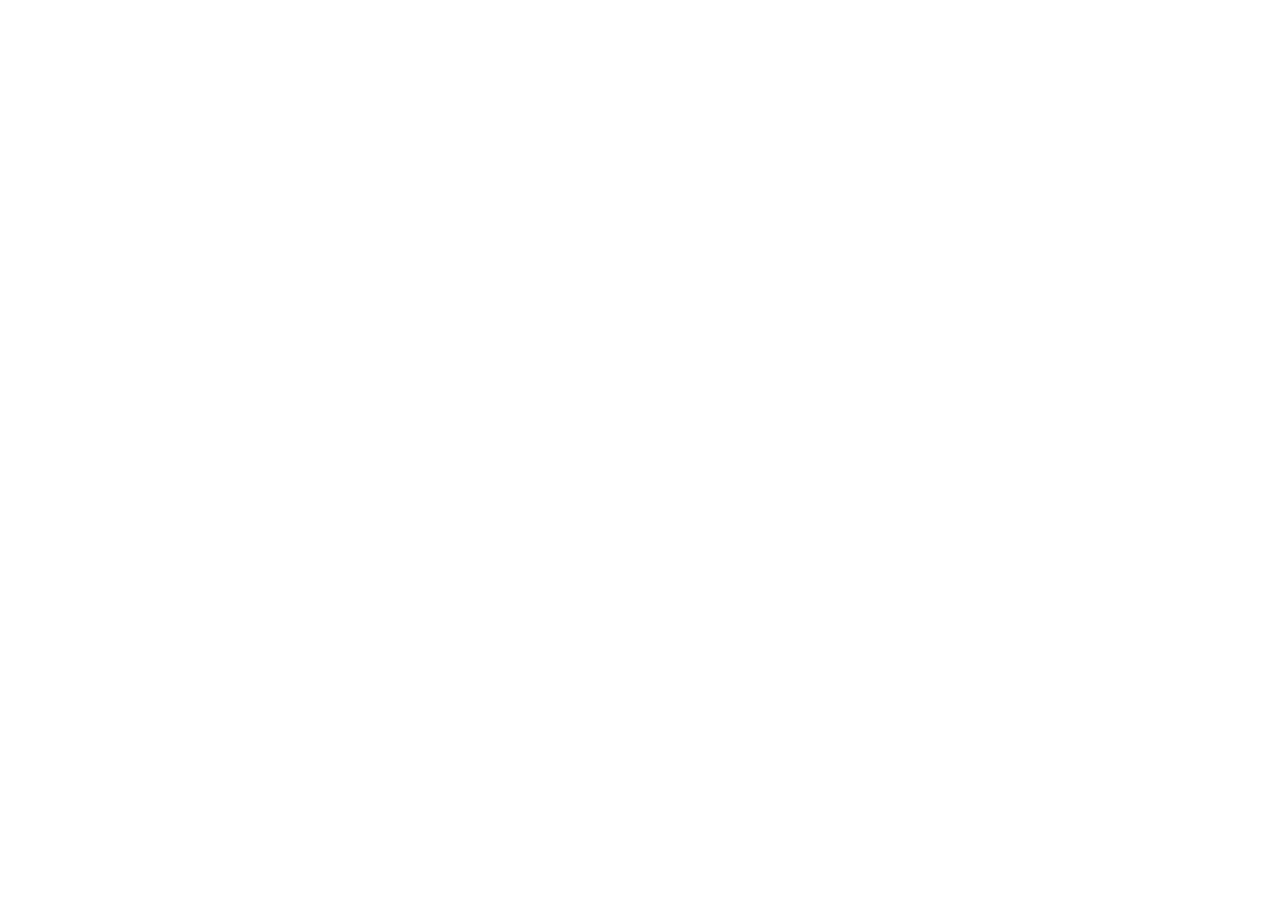
==== index.html @ 6523a559 "Add files via upload" ====
<!DOCTYPE html>
<html lang="es">
<head>
<meta charset="UTF-8">
<meta name="viewport" content="width=device-width, initial-scale=1.0">
<title>LEONES F.C. | Academia Infantil de Futbol — Garra, corazon y futbol</title>
<meta name="description" content="Academia infantil de futbol Leones F.C. en Tabasco, Mexico. Cada nino aprende a jugar, competir y rugir como campeon. Inscripciones abiertas.">
<link rel="canonical" href="https://leonesfc.org/">
<meta name="theme-color" content="#0b1a45">
<meta name="author" content="LEONES F.C.">
<meta property="og:type" content="website">
<meta property="og:site_name" content="LEONES F.C.">
<meta property="og:title" content="LEONES F.C. | Academia Infantil de Futbol — Garra, corazon y futbol">
<meta property="og:description" content="Academia infantil de futbol Leones F.C. en Tabasco, Mexico. Cada nino aprende a jugar, competir y rugir como campeon. Inscripciones abiertas.">
<meta property="og:url" content="https://leonesfc.org/">
<meta property="og:image" content="https://leonesfc.org/assets/og.jpg">
<meta property="og:image:width" content="1200">
<meta property="og:image:height" content="630">
<meta property="og:locale" content="es_MX">
<meta name="twitter:card" content="summary_large_image">
<meta name="twitter:title" content="LEONES F.C. | Academia Infantil de Futbol — Garra, corazon y futbol">
<meta name="twitter:description" content="Academia infantil de futbol Leones F.C. en Tabasco, Mexico. Cada nino aprende a jugar, competir y rugir como campeon. Inscripciones abiertas.">
<meta name="twitter:image" content="https://leonesfc.org/assets/og.jpg">
<link rel="icon" type="image/png" sizes="32x32" href="assets/favicon-32.png">
<link rel="apple-touch-icon" href="assets/apple-touch-icon.png">
<link rel="preconnect" href="https://fonts.googleapis.com">
<link rel="preconnect" href="https://fonts.gstatic.com" crossorigin>
<link href="https://fonts.googleapis.com/css2?family=Anton&family=Barlow+Condensed:wght@500;600;700&family=Inter:wght@400;500;600;700;800&display=swap" rel="stylesheet">
<link rel="stylesheet" href="assets/styles.css">
<script type="application/ld+json">{"@context":"https://schema.org","@type":"SportsOrganization","name":"LEONES F.C.","sport":"Soccer","description":"Academia infantil de futbol en Tabasco, Mexico. Garra, corazon y futbol.","url":"https://leonesfc.org","logo":"https://leonesfc.org/assets/logo.png","image":"https://leonesfc.org/assets/og.jpg","address":{"@type":"PostalAddress","addressRegion":"Tabasco","addressCountry":"MX"},"areaServed":"Tabasco, Mexico"}</script>
</head>
<body data-page="inicio">
<header id="site-header"></header>
<main id="app"></main>
<footer id="site-footer"></footer>
<noscript><div style="padding:140px 20px;text-align:center;font-family:system-ui,sans-serif;color:#0b1a45"><h1>LEONES F.C.</h1><p>Activa JavaScript para ver el sitio, o escríbenos por WhatsApp. 🦁</p></div></noscript>
<script src="assets/app.js" defer></script>
</body>
</html>
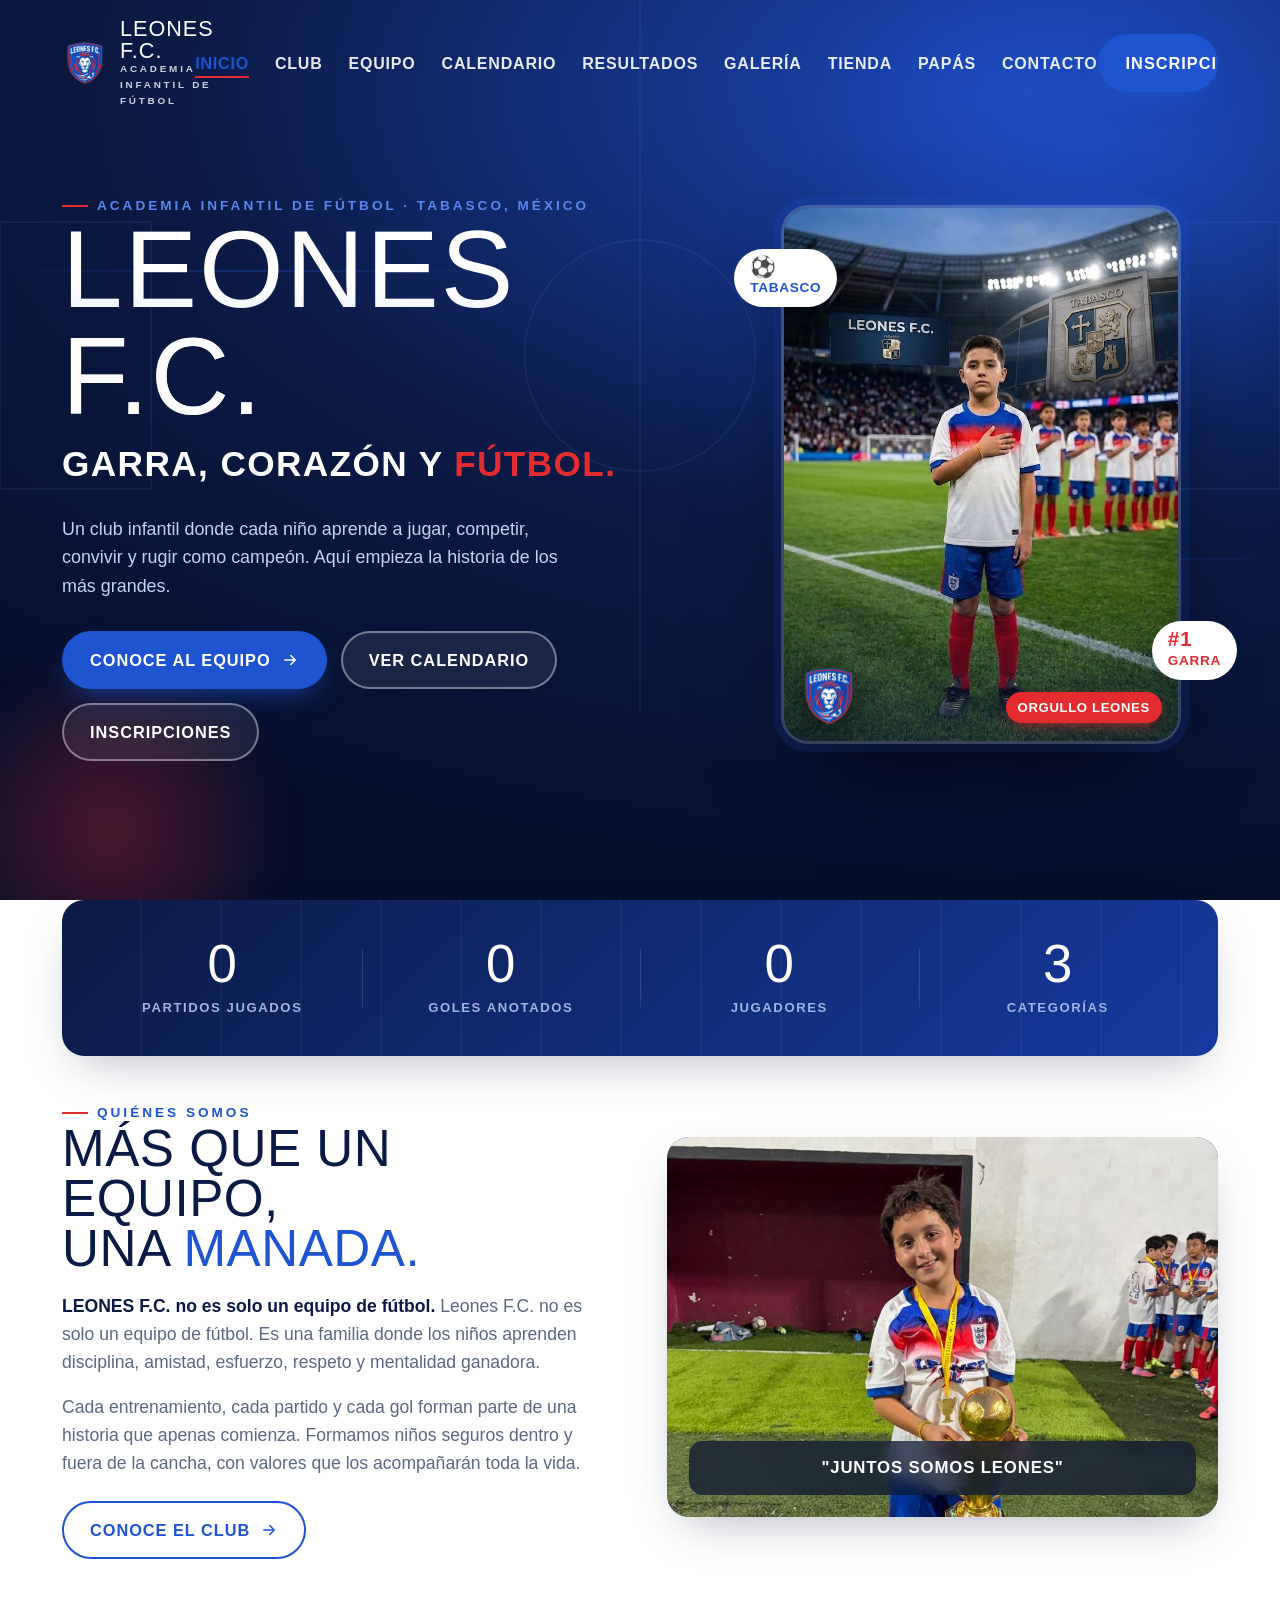
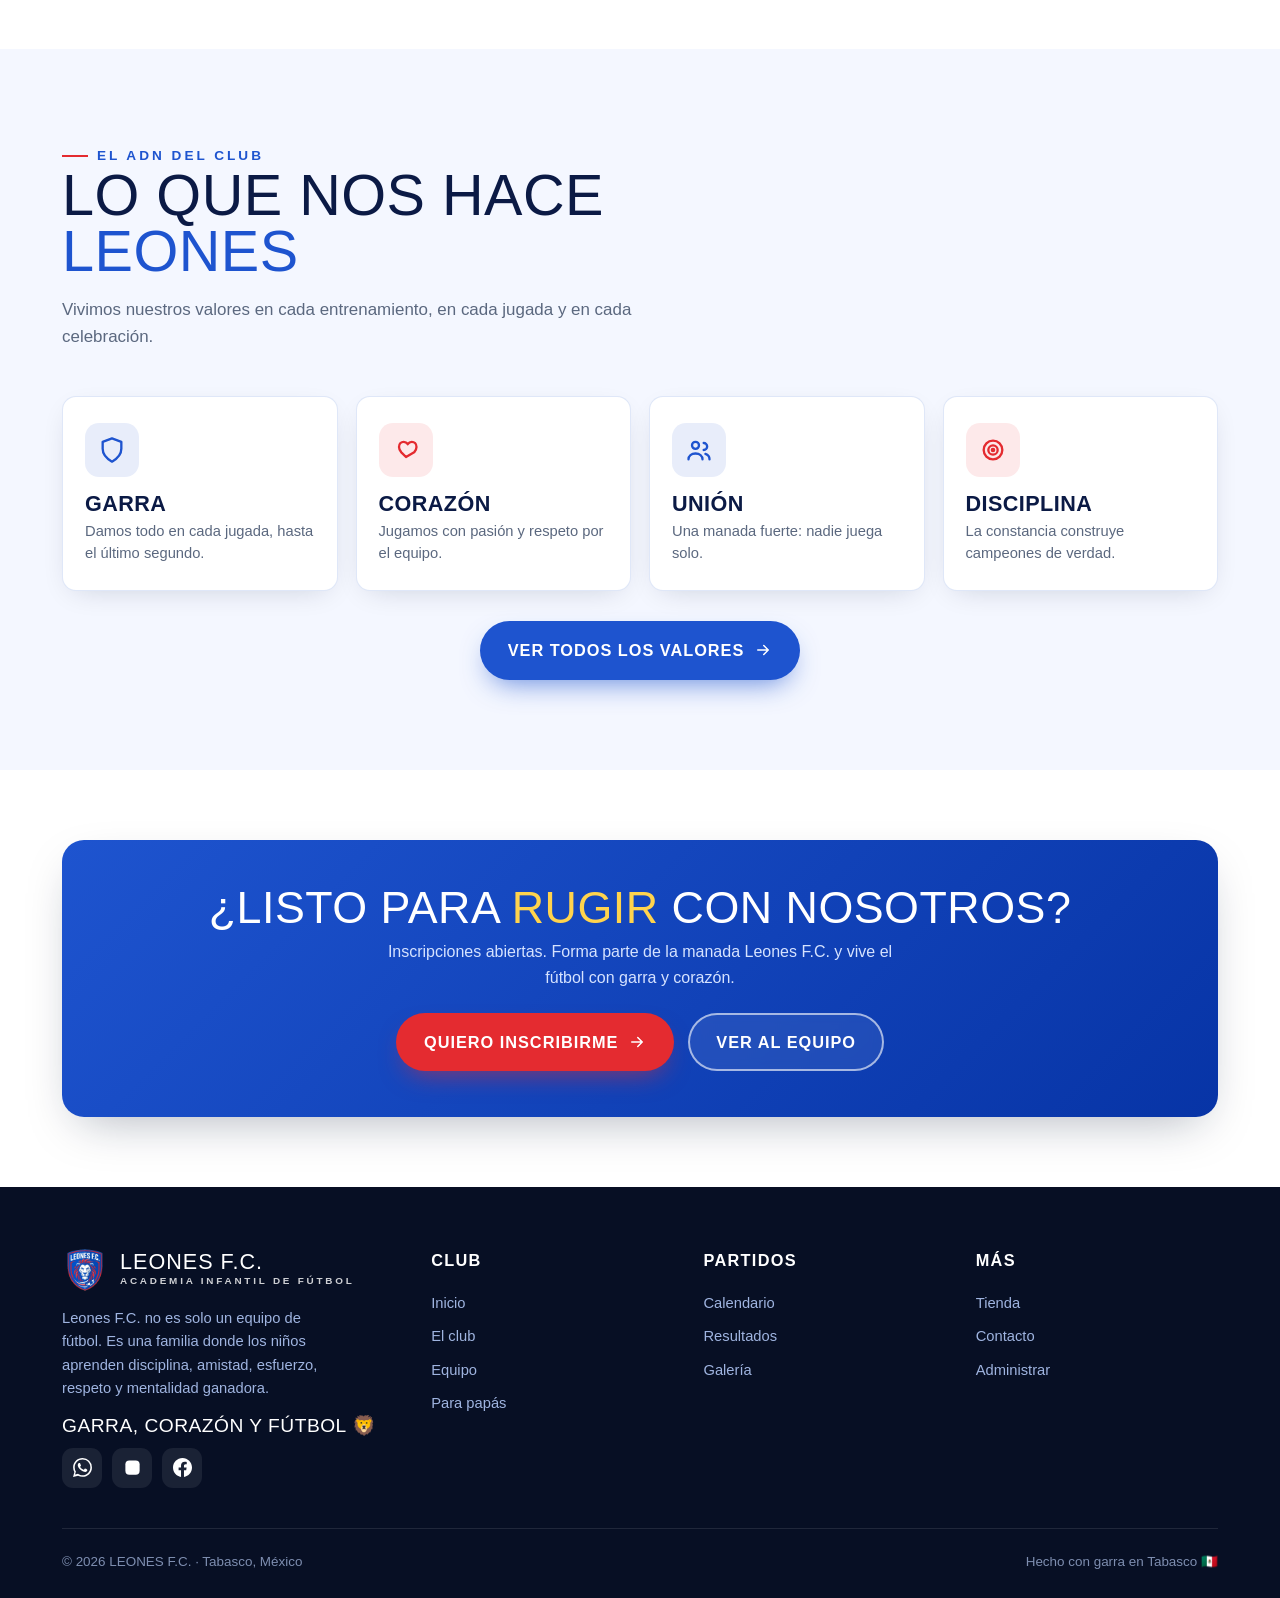
==== commit 33b266e0: "Add files via upload" ====
--- a/index.html
+++ b/index.html
@@ -34,6 +34,6 @@
 <main id="app"></main>
 <footer id="site-footer"></footer>
 <noscript><div style="padding:140px 20px;text-align:center;font-family:system-ui,sans-serif;color:#0b1a45"><h1>LEONES F.C.</h1><p>Activa JavaScript para ver el sitio, o escríbenos por WhatsApp. 🦁</p></div></noscript>
-<script src="assets/app.js" defer></script>
+<script src="assets/app.js?v=2" defer></script>
 </body>
 </html>
--- a/assets/styles.css
+++ b/assets/styles.css
@@ -0,0 +1,436 @@
+/* ===================== TOKENS ===================== */
+:root{
+  --blanco:#ffffff; --hueso:#f4f7ff;
+  --azul:#1e54cf; --azul-claro:#5a86ee; --azul-glow:#2f63e0;
+  --navy:#0b1a45; --navy-2:#0e2056; --navy-3:#163aa0;
+  --rojo:#e42b30; --tinta:#0a1226; --gris:#5b687f;
+  --linea:rgba(30,84,207,.14);
+  --sombra:0 18px 50px -18px rgba(10,22,51,.35);
+  --sombra-sutil:0 8px 30px -12px rgba(10,22,51,.20);
+  --radio:22px; --radio-sm:14px; --max:1200px;
+  --display:'Anton',sans-serif; --cond:'Barlow Condensed',sans-serif; --sans:'Inter',sans-serif;
+}
+*{margin:0;padding:0;box-sizing:border-box}
+html{scroll-behavior:smooth}
+body{font-family:var(--sans);color:var(--tinta);background:var(--blanco);line-height:1.6;overflow-x:hidden;-webkit-font-smoothing:antialiased}
+img{max-width:100%;display:block}
+a{text-decoration:none;color:inherit}
+ul{list-style:none}
+section{position:relative}
+.wrap{max-width:var(--max);margin:0 auto;padding:0 22px}
+
+/* ===================== TIPOGRAFÍA ===================== */
+.eyebrow{font-family:var(--cond);text-transform:uppercase;letter-spacing:.22em;font-weight:700;font-size:.85rem;color:var(--azul);display:inline-flex;align-items:center;gap:9px}
+.eyebrow::before{content:"";width:26px;height:2px;background:var(--rojo);display:inline-block}
+.eyebrow.light{color:var(--azul-claro)}
+h1,h2,h3{font-family:var(--display);font-weight:400;line-height:.98;letter-spacing:.5px}
+.section-title{font-size:clamp(2.1rem,5vw,3.6rem);text-transform:uppercase;color:var(--navy)}
+.section-title .hl{color:var(--azul)}
+.section-head{max-width:720px;margin-bottom:46px}
+.section-head p{margin-top:16px;color:var(--gris);font-size:1.06rem;max-width:600px}
+.dark .section-title{color:#fff}
+.dark .section-head p{color:#aebbd6}
+
+/* ===================== BOTONES ===================== */
+.btn{display:inline-flex;align-items:center;gap:10px;font-family:var(--cond);font-weight:700;text-transform:uppercase;letter-spacing:.06em;font-size:1.02rem;padding:14px 26px;border-radius:50px;border:2px solid transparent;cursor:pointer;transition:transform .25s ease,box-shadow .25s ease,background .25s ease,color .25s;position:relative;overflow:hidden}
+.btn svg{width:18px;height:18px}
+.btn-primary{background:var(--azul);color:#fff;box-shadow:0 12px 28px -10px rgba(30,84,207,.7)}
+.btn-primary:hover{transform:translateY(-3px);box-shadow:0 20px 38px -10px rgba(30,84,207,.85)}
+.btn-ghost{background:rgba(255,255,255,.08);color:#fff;border-color:rgba(255,255,255,.4);backdrop-filter:blur(6px)}
+.btn-ghost:hover{background:#fff;color:var(--navy);transform:translateY(-3px)}
+.btn-dark{background:var(--navy);color:#fff}
+.btn-dark:hover{background:var(--azul);transform:translateY(-3px)}
+.btn-red{background:var(--rojo);color:#fff;box-shadow:0 12px 26px -10px rgba(228,43,48,.6)}
+.btn-red:hover{transform:translateY(-3px)}
+.btn-outline{border-color:var(--azul);color:var(--azul);background:transparent}
+.btn-outline:hover{background:var(--azul);color:#fff;transform:translateY(-3px)}
+
+/* ===================== HEADER ===================== */
+header{position:fixed;top:0;left:0;width:100%;z-index:100;transition:background .35s ease,box-shadow .35s ease,padding .35s ease;padding:18px 0}
+header.scrolled{background:rgba(255,255,255,.92);backdrop-filter:blur(14px);box-shadow:0 6px 24px -14px rgba(10,22,51,.4);padding:10px 0}
+header.solid{background:rgba(255,255,255,.95);backdrop-filter:blur(14px);box-shadow:0 6px 24px -14px rgba(10,22,51,.4)}
+.nav{display:flex;align-items:center;justify-content:space-between;max-width:var(--max);margin:0 auto;padding:0 22px}
+.brand{display:flex;align-items:center;gap:12px;color:#fff;transition:color .35s}
+header.scrolled .brand,header.solid .brand{color:var(--navy)}
+.brand .crest{height:46px;width:auto;flex:0 0 auto;object-fit:contain}
+.brand .bname{font-family:var(--display);font-size:1.35rem;letter-spacing:1px;line-height:1}
+.brand .btag{font-family:var(--cond);font-weight:600;font-size:.62rem;letter-spacing:.28em;text-transform:uppercase;opacity:.8}
+.menu{display:flex;align-items:center;gap:26px}
+.menu a{font-family:var(--cond);font-weight:600;text-transform:uppercase;letter-spacing:.05em;font-size:1rem;color:rgba(255,255,255,.9);position:relative;padding:4px 0;transition:color .25s}
+header.scrolled .menu a,header.solid .menu a{color:var(--navy)}
+.menu a::after{content:"";position:absolute;left:0;bottom:-2px;width:0;height:2px;background:var(--rojo);transition:width .3s}
+.menu a:hover::after,.menu a.active::after{width:100%}
+.menu a:hover,.menu a.active{color:var(--azul)}
+.nav-cta{display:inline-flex}
+.burger{display:none;flex-direction:column;gap:5px;background:none;border:0;cursor:pointer;padding:8px;z-index:120}
+.burger span{width:26px;height:3px;background:#fff;border-radius:3px;transition:.3s}
+header.scrolled .burger span,header.solid .burger span{background:var(--navy)}
+.burger.open span:nth-child(1){transform:translateY(8px) rotate(45deg)}
+.burger.open span:nth-child(2){opacity:0}
+.burger.open span:nth-child(3){transform:translateY(-8px) rotate(-45deg)}
+
+/* ===================== HERO (home) ===================== */
+.hero{min-height:100vh;display:flex;align-items:center;background:radial-gradient(120% 90% at 80% 10%,#1d47b8 0%,#0b1a45 55%,#060f2b 100%);color:#fff;overflow:hidden;padding:120px 0 70px}
+.hero .pitch-lines{position:absolute;inset:0;opacity:.5;pointer-events:none}
+.hero .glow{position:absolute;width:620px;height:620px;border-radius:50%;background:radial-gradient(circle,rgba(30,84,207,.55),transparent 65%);top:-160px;right:-120px;filter:blur(20px)}
+.hero .glow.red{background:radial-gradient(circle,rgba(228,43,48,.32),transparent 65%);width:380px;height:380px;bottom:-120px;left:-80px;top:auto;right:auto}
+.hero .speed{position:absolute;height:2px;background:linear-gradient(90deg,transparent,rgba(30,84,207,.8),transparent);opacity:.4}
+.hero-grid{display:grid;grid-template-columns:1.15fr .85fr;gap:40px;align-items:center;position:relative;z-index:2}
+.hero-copy h1{font-size:clamp(3.2rem,8.5vw,7rem);text-transform:uppercase;letter-spacing:2px;background:linear-gradient(180deg,#fff 30%,#bcd2ff 100%);-webkit-background-clip:text;background-clip:text;-webkit-text-fill-color:transparent}
+.hero-copy .lead-line{font-family:var(--cond);font-weight:700;font-size:clamp(1.4rem,3.6vw,2.2rem);text-transform:uppercase;letter-spacing:.04em;color:#fff;margin-top:6px}
+.hero-copy .lead-line .r{color:var(--rojo)}
+.hero-copy p.sub{margin:22px 0 30px;color:#c3d2f2;font-size:1.12rem;max-width:520px}
+.hero-cta{display:flex;flex-wrap:wrap;gap:14px}
+.hero-art{position:relative;display:flex;justify-content:center;align-items:center}
+.hero-photo{position:relative;width:min(400px,82vw);border-radius:28px;overflow:hidden;border:3px solid rgba(255,255,255,.2);box-shadow:0 44px 90px -34px rgba(0,0,0,.7),0 0 0 8px rgba(30,84,207,.18);animation:floaty 6.5s ease-in-out infinite}
+.hero-photo>img{width:100%;display:block}
+.hero-photo::after{content:"";position:absolute;inset:0;background:linear-gradient(180deg,transparent 50%,rgba(11,26,69,.5));pointer-events:none}
+.hero-photo .hp-logo{position:absolute;bottom:14px;left:14px;width:62px;height:auto;z-index:3;filter:drop-shadow(0 6px 14px rgba(0,0,0,.55))}
+.hero-photo .hp-tag{position:absolute;bottom:18px;right:16px;z-index:3;font-family:var(--cond);font-weight:700;text-transform:uppercase;letter-spacing:.05em;color:#fff;font-size:.82rem;background:var(--rojo);padding:5px 12px;border-radius:50px;box-shadow:0 6px 16px -6px rgba(228,43,48,.8)}
+@keyframes floaty{0%,100%{transform:translateY(0)}50%{transform:translateY(-16px)}}
+.hero-badge{position:absolute;font-family:var(--cond);font-weight:700;text-transform:uppercase;background:#fff;color:var(--navy);padding:8px 16px;border-radius:50px;font-size:.85rem;box-shadow:var(--sombra);letter-spacing:.05em}
+.hero-badge.b1{top:8%;left:-2%;color:var(--azul)}
+.hero-badge.b2{bottom:12%;right:-4%;color:var(--rojo)}
+.hero-badge .n{font-family:var(--display);font-size:1.3rem;display:block;line-height:1}
+
+/* ===================== PAGE HERO (subpáginas) ===================== */
+.page-hero{padding:150px 0 60px;background:radial-gradient(120% 120% at 85% 0%,#1d47b8 0%,#0b1a45 60%,#060f2b 100%);color:#fff;overflow:hidden}
+.page-hero .pitch-lines{position:absolute;inset:0;opacity:.4;pointer-events:none}
+.page-hero .glow{position:absolute;width:520px;height:520px;border-radius:50%;background:radial-gradient(circle,rgba(30,84,207,.5),transparent 65%);top:-180px;right:-120px;filter:blur(20px)}
+.page-hero .wrap{position:relative;z-index:2}
+.page-hero h1{font-size:clamp(2.4rem,6vw,4.4rem);text-transform:uppercase;letter-spacing:1px}
+.page-hero h1 .hl{color:var(--azul-claro)}
+.page-hero p{color:#c3d2f2;margin-top:12px;max-width:560px;font-size:1.06rem}
+.crumb{display:flex;gap:8px;align-items:center;font-family:var(--cond);font-weight:600;text-transform:uppercase;letter-spacing:.08em;font-size:.8rem;color:#9fb4e0;margin-bottom:14px}
+.crumb a:hover{color:#fff}.crumb .sep{opacity:.5}
+
+/* ===================== STATS ===================== */
+.stats{background:#fff}
+.stats-inner{display:grid;grid-template-columns:repeat(4,1fr);gap:18px;background:linear-gradient(135deg,var(--navy),var(--navy-3));border-radius:var(--radio);padding:38px 30px;transform:translateY(-50px);box-shadow:var(--sombra);position:relative;overflow:hidden;z-index:5}
+.stats-inner::before{content:"";position:absolute;inset:0;background:repeating-linear-gradient(90deg,transparent 0 78px,rgba(255,255,255,.04) 78px 80px)}
+.stat{text-align:center;color:#fff;position:relative}
+.stat .num{font-family:var(--display);font-size:clamp(2.4rem,5vw,3.3rem);line-height:1;color:#fff}
+.stat .num .plus{color:var(--azul-claro)}
+.stat .lbl{font-family:var(--cond);font-weight:600;text-transform:uppercase;letter-spacing:.12em;font-size:.82rem;color:#9fb4e0;margin-top:6px}
+.stat+.stat::before{content:"";position:absolute;left:-9px;top:14%;height:72%;width:1px;background:rgba(255,255,255,.12)}
+
+/* ===================== IDENTIDAD ===================== */
+.identity{padding:40px 0 90px}
+.identity.flush{padding-top:90px}
+.identity-grid{display:grid;grid-template-columns:1fr 1fr;gap:54px;align-items:center}
+.identity-copy h2{font-size:clamp(2rem,4.6vw,3.2rem);text-transform:uppercase;color:var(--navy);margin-bottom:18px}
+.identity-copy h2 .hl{color:var(--azul)}
+.identity-copy p{color:var(--gris);font-size:1.1rem;margin-bottom:16px}
+.identity-copy p strong{color:var(--navy)}
+.identity-art{position:relative;border-radius:var(--radio);overflow:hidden;min-height:380px;background:linear-gradient(135deg,var(--azul),#123a9e);box-shadow:var(--sombra);display:flex;align-items:center;justify-content:center}
+.identity-art .art-photo{position:absolute;inset:0;width:100%;height:100%;object-fit:cover;object-position:50% 30%}
+.identity-art .ribbon{position:absolute;bottom:22px;left:22px;right:22px;background:rgba(10,22,51,.72);backdrop-filter:blur(8px);border-radius:14px;padding:14px 18px;color:#fff;font-family:var(--cond);font-weight:600;text-transform:uppercase;letter-spacing:.05em;z-index:3;text-align:center;font-size:1.05rem}
+
+/* ===================== VALORES ===================== */
+.valores{padding:90px 0;background:var(--hueso)}
+.valores-grid{display:grid;grid-template-columns:repeat(4,1fr);gap:18px}
+.valor{background:#fff;border-radius:var(--radio-sm);padding:26px 22px;box-shadow:var(--sombra-sutil);border:1px solid var(--linea);transition:transform .3s,box-shadow .3s,border-color .3s;position:relative;overflow:hidden}
+.valor::after{content:"";position:absolute;top:0;left:0;width:100%;height:4px;background:var(--azul);transform:scaleX(0);transform-origin:left;transition:transform .35s}
+.valor:hover{transform:translateY(-8px);box-shadow:var(--sombra);border-color:transparent}
+.valor:hover::after{transform:scaleX(1)}
+.valor .ico{width:54px;height:54px;border-radius:14px;background:rgba(30,84,207,.1);display:flex;align-items:center;justify-content:center;margin-bottom:16px;color:var(--azul);transition:.3s}
+.valor:hover .ico{background:var(--azul);color:#fff}
+.valor .ico svg{width:28px;height:28px}
+.valor h3{font-family:var(--cond);font-weight:700;font-size:1.35rem;text-transform:uppercase;color:var(--navy);letter-spacing:.02em;margin-bottom:6px}
+.valor p{color:var(--gris);font-size:.92rem;line-height:1.5}
+.valor.red .ico{background:rgba(228,43,48,.1);color:var(--rojo)}
+.valor.red:hover .ico{background:var(--rojo);color:#fff}
+.valor.red::after{background:var(--rojo)}
+
+/* ===================== PLANTILLA ===================== */
+.squad{padding:90px 0;background:var(--navy);color:#fff;overflow:hidden}
+.squad.flush{padding-top:60px}
+.squad .pitch-pat{position:absolute;inset:0;opacity:.35;pointer-events:none}
+.squad .wrap{position:relative;z-index:2}
+.squad-grid{display:grid;grid-template-columns:repeat(4,1fr);gap:20px;min-height:60px}
+.cat-tabs{display:flex;gap:10px;flex-wrap:wrap;margin-bottom:26px}
+.cat-tab{font-family:var(--cond);font-weight:700;text-transform:uppercase;letter-spacing:.04em;font-size:.95rem;color:#cfdcf7;background:rgba(255,255,255,.06);border:1.5px solid rgba(255,255,255,.16);padding:9px 18px;border-radius:50px;cursor:pointer;transition:.25s}
+.cat-tab:hover{border-color:var(--azul-claro)}
+.cat-tab.active{background:var(--azul);color:#fff;border-color:var(--azul);box-shadow:0 10px 22px -10px rgba(30,84,207,.8)}
+.cat-tab small{display:block;font-size:.62rem;opacity:.8;font-weight:600;letter-spacing:.08em}
+.empty-state{text-align:center;padding:46px 22px;border:1.5px dashed var(--linea);border-radius:var(--radio);color:var(--gris);background:#fff;grid-column:1/-1}
+.empty-state.dark{background:rgba(255,255,255,.03);border-color:rgba(255,255,255,.16);color:#aebbd6}
+.empty-state svg{width:38px;height:38px;color:var(--azul-claro);margin-bottom:10px}
+.empty-state b{display:block;font-family:var(--cond);font-weight:700;text-transform:uppercase;font-size:1.2rem;color:var(--navy);letter-spacing:.03em;margin-bottom:4px}
+.empty-state.dark b{color:#fff}
+.player{background:linear-gradient(170deg,#16307e,#0c1a3f);border-radius:20px;overflow:hidden;border:1px solid rgba(77,146,255,.2);transition:transform .35s,box-shadow .35s;position:relative}
+.player:hover{transform:translateY(-10px);box-shadow:0 30px 50px -20px rgba(0,0,0,.6)}
+.player .photo{height:230px;position:relative;display:flex;align-items:flex-end;justify-content:center;background:radial-gradient(120% 80% at 50% 0%,#2c57b8,#0c1a3f)}
+.player .photo>img{position:absolute;inset:0;width:100%;height:100%;object-fit:cover;z-index:1}
+.player .num{position:absolute;top:12px;right:14px;font-family:var(--display);font-size:2.6rem;color:rgba(255,255,255,.16);line-height:1;z-index:2}
+.player .avatar{width:120px;height:140px;position:relative;z-index:3;opacity:.92}
+.player .pos-tag{position:absolute;top:14px;left:14px;font-family:var(--cond);font-weight:700;text-transform:uppercase;font-size:.72rem;letter-spacing:.08em;background:var(--azul);color:#fff;padding:4px 11px;border-radius:50px;z-index:3}
+.player .pos-tag.gk{background:var(--rojo)}
+.player .info{padding:18px}
+.player .info .name{font-family:var(--display);font-size:1.5rem;text-transform:uppercase;line-height:1}
+.player .info .meta{font-family:var(--cond);font-weight:600;color:#8fa6d6;text-transform:uppercase;letter-spacing:.05em;font-size:.85rem;margin:4px 0 12px}
+.player .info .meta b{color:#fff}
+.player .strength{display:flex;align-items:center;gap:8px;font-size:.82rem;color:#cfdcf7;margin-bottom:10px}
+.player .strength svg{width:15px;height:15px;color:var(--azul-claro);flex:0 0 auto}
+.player .quote{font-style:italic;font-size:.9rem;color:#fff;border-left:3px solid var(--rojo);padding-left:10px}
+
+/* ===================== CALENDARIO ===================== */
+.fixtures{padding:90px 0}
+.fx-list{display:grid;gap:14px}
+.fx{display:grid;grid-template-columns:auto 1fr auto auto;gap:20px;align-items:center;background:#fff;border:1px solid var(--linea);border-radius:var(--radio-sm);padding:18px 22px;transition:transform .25s,box-shadow .25s;box-shadow:var(--sombra-sutil)}
+.fx:hover{transform:translateX(6px);box-shadow:var(--sombra)}
+.fx .date{text-align:center;min-width:64px}
+.fx .date .d{font-family:var(--display);font-size:1.7rem;color:var(--navy);line-height:1}
+.fx .date .m{font-family:var(--cond);font-weight:700;text-transform:uppercase;color:var(--azul);font-size:.78rem;letter-spacing:.1em}
+.fx .match .vs{font-family:var(--cond);font-weight:700;text-transform:uppercase;font-size:1.18rem;color:var(--navy);letter-spacing:.02em}
+.fx .match .place{color:var(--gris);font-size:.85rem;display:flex;align-items:center;gap:6px;margin-top:2px}
+.fx .match .place svg{width:13px;height:13px;color:var(--azul)}
+.fx .hour{font-family:var(--cond);font-weight:700;color:var(--navy);font-size:1.05rem;text-align:center}
+.status{font-family:var(--cond);font-weight:700;text-transform:uppercase;font-size:.74rem;letter-spacing:.06em;padding:6px 13px;border-radius:50px;text-align:center;white-space:nowrap}
+.status.proximo{background:rgba(30,84,207,.12);color:var(--azul)}
+.status.ganado{background:rgba(22,163,74,.14);color:#16a34a}
+.status.empatado{background:rgba(234,179,8,.16);color:#b58a00}
+.status.perdido{background:rgba(228,43,48,.12);color:var(--rojo)}
+
+/* ===================== RESULTADOS ===================== */
+.results{padding:90px 0;background:var(--navy);color:#fff}
+.results .pitch-pat{position:absolute;inset:0;opacity:.3}
+.results .wrap{position:relative;z-index:2}
+.res-table{width:100%;border-collapse:collapse;background:rgba(255,255,255,.03);border-radius:var(--radio);overflow:hidden}
+.res-table thead{background:rgba(30,84,207,.18)}
+.res-table th{font-family:var(--cond);font-weight:700;text-transform:uppercase;letter-spacing:.08em;font-size:.82rem;color:#cfdcf7;padding:16px 18px;text-align:left}
+.res-table td{padding:16px 18px;border-top:1px solid rgba(255,255,255,.07);font-size:.95rem;color:#e6edff}
+.res-table tr:hover td{background:rgba(255,255,255,.04)}
+.res-table .score{font-family:var(--display);font-size:1.25rem;color:#fff}
+.res-table .score.win{color:#43d17a}.res-table .score.draw{color:#ffcf3a}.res-table .score.loss{color:#ff5d77}
+.res-table .mvp-cell{display:inline-flex;align-items:center;gap:7px;font-family:var(--cond);font-weight:600;text-transform:uppercase;font-size:.86rem}
+.res-table .mvp-cell svg{width:14px;height:14px;color:#ffcf3a}
+.res-cards{display:none}
+
+/* ===================== GALERÍA ===================== */
+.gallery{padding:90px 0}
+.masonry{columns:3;column-gap:16px}
+.masonry .tile{break-inside:avoid;margin-bottom:16px;border-radius:var(--radio-sm);overflow:hidden;position:relative;cursor:pointer;box-shadow:var(--sombra-sutil)}
+.masonry .tile .ph{display:flex;align-items:center;justify-content:center;color:rgba(255,255,255,.85)}
+.masonry .tile .ph svg{width:54px;height:54px;opacity:.5}
+.masonry .tile .cap{position:absolute;inset:0;background:linear-gradient(180deg,transparent 40%,rgba(10,22,51,.85));display:flex;align-items:flex-end;padding:18px;opacity:0;transform:translateY(10px);transition:.35s}
+.masonry .tile:hover .cap{opacity:1;transform:translateY(0)}
+.masonry .tile .cap span{font-family:var(--display);text-transform:uppercase;color:#fff;font-size:1.25rem;letter-spacing:.5px}
+.masonry .tile .cap span .r{color:#ff5d77}
+
+/* ===================== HIMNO ===================== */
+.anthem{padding:96px 0;background:radial-gradient(110% 90% at 50% 0%,#15347e,#0a1633 60%,#070f24);color:#fff;text-align:center;overflow:hidden}
+.anthem .wrap{position:relative;z-index:2;max-width:760px}
+.anthem .crest-sm{width:74px;margin:0 auto 18px;filter:drop-shadow(0 10px 24px rgba(30,84,207,.5))}
+.anthem h2{font-size:clamp(2.2rem,5vw,3.4rem);text-transform:uppercase;margin-bottom:8px}
+.anthem h2 .hl{color:var(--azul-claro)}
+.anthem .lyrics{font-family:var(--cond);font-weight:600;font-size:clamp(1.4rem,3.2vw,2rem);line-height:1.4;text-transform:uppercase;letter-spacing:.03em;margin:30px 0;color:#dce7ff}
+.anthem .lyrics b{color:#fff}.anthem .lyrics .r{color:var(--rojo)}
+
+/* ===================== NOTICIAS ===================== */
+.news{padding:90px 0;background:var(--hueso)}
+.news-grid{display:grid;grid-template-columns:repeat(3,1fr);gap:22px}
+.note{background:#fff;border-radius:var(--radio-sm);overflow:hidden;box-shadow:var(--sombra-sutil);transition:transform .3s,box-shadow .3s;border:1px solid var(--linea)}
+.note:hover{transform:translateY(-8px);box-shadow:var(--sombra)}
+.note .cover{height:160px;position:relative;display:flex;align-items:center;justify-content:center;background-size:cover;background-position:center}
+.note .cover svg{width:46px;height:46px;color:rgba(255,255,255,.8)}
+.note .tag{position:absolute;top:14px;left:14px;font-family:var(--cond);font-weight:700;text-transform:uppercase;font-size:.72rem;letter-spacing:.06em;background:#fff;color:var(--azul);padding:4px 11px;border-radius:50px}
+.note .body{padding:20px}
+.note .date{font-family:var(--cond);font-weight:600;text-transform:uppercase;color:var(--gris);font-size:.76rem;letter-spacing:.08em}
+.note h3{font-family:var(--cond);font-weight:700;font-size:1.3rem;text-transform:uppercase;color:var(--navy);margin:6px 0 8px;line-height:1.05}
+.note p{color:var(--gris);font-size:.92rem}
+
+/* ===================== TIENDA ===================== */
+.store{padding:90px 0;background:var(--hueso)}
+.store-tabs{display:flex;gap:10px;flex-wrap:wrap;margin-bottom:28px}
+.store-tab{font-family:var(--cond);font-weight:700;text-transform:uppercase;font-size:.92rem;letter-spacing:.04em;color:var(--navy);background:#fff;border:1.5px solid var(--linea);padding:9px 18px;border-radius:50px;cursor:pointer;transition:.25s}
+.store-tab.active,.store-tab:hover{background:var(--azul);color:#fff;border-color:var(--azul)}
+.store-grid{display:grid;grid-template-columns:repeat(4,1fr);gap:20px}
+.product{background:#fff;border:1px solid var(--linea);border-radius:var(--radio);overflow:hidden;box-shadow:var(--sombra-sutil);transition:transform .3s,box-shadow .3s;display:flex;flex-direction:column}
+.product:hover{transform:translateY(-8px);box-shadow:var(--sombra)}
+.product .pimg{height:150px;display:flex;align-items:center;justify-content:center;background:linear-gradient(140deg,#eef3ff,#dbe6ff);position:relative}
+.product .pimg svg{width:64px;height:64px;color:var(--azul);stroke-width:1.6}
+.product .ptag{position:absolute;top:12px;left:12px;font-family:var(--cond);font-weight:700;text-transform:uppercase;font-size:.66rem;letter-spacing:.06em;background:var(--navy);color:#fff;padding:4px 10px;border-radius:50px}
+.product .pbody{padding:18px;display:flex;flex-direction:column;gap:6px;flex:1}
+.product h3{font-family:var(--cond);font-weight:700;text-transform:uppercase;font-size:1.22rem;color:var(--navy);line-height:1}
+.product .pd{color:var(--gris);font-size:.85rem;flex:1}
+.product .prow{display:flex;align-items:center;justify-content:space-between;margin-top:8px;gap:8px}
+.product .price{font-family:var(--display);font-size:1.45rem;color:var(--azul)}
+.product .buy{font-family:var(--cond);font-weight:700;text-transform:uppercase;font-size:.84rem;letter-spacing:.04em;background:var(--azul);color:#fff;border:0;padding:9px 15px;border-radius:50px;cursor:pointer;display:inline-flex;align-items:center;gap:6px;transition:.25s}
+.product .buy:hover{background:var(--rojo)}
+.product .buy svg{width:15px;height:15px}
+.store-note{margin-top:28px;text-align:center;color:var(--gris);font-size:.9rem;display:flex;align-items:center;justify-content:center;gap:8px;flex-wrap:wrap}
+.store-note svg{width:16px;height:16px;color:var(--azul)}
+
+/* ===================== PADRES ===================== */
+.parents{padding:90px 0}
+.parents-grid{display:grid;grid-template-columns:1.1fr .9fr;gap:30px;align-items:start}
+.info-card{background:#fff;border:1px solid var(--linea);border-radius:var(--radio);padding:30px;box-shadow:var(--sombra-sutil)}
+.info-card h3{font-family:var(--cond);font-weight:700;text-transform:uppercase;color:var(--navy);font-size:1.4rem;margin-bottom:18px;display:flex;align-items:center;gap:10px}
+.info-card h3 svg{width:22px;height:22px;color:var(--azul)}
+.info-row{display:flex;gap:14px;padding:13px 0;border-bottom:1px dashed var(--linea)}
+.info-row:last-child{border-bottom:0}
+.info-row .ic{width:38px;height:38px;flex:0 0 auto;border-radius:10px;background:rgba(30,84,207,.1);color:var(--azul);display:flex;align-items:center;justify-content:center}
+.info-row .ic svg{width:18px;height:18px}
+.info-row .t b{display:block;color:var(--navy);font-weight:700;font-size:.96rem}
+.info-row .t span{color:var(--gris);font-size:.88rem}
+.notice{background:linear-gradient(140deg,var(--navy),var(--navy-3));color:#fff;border-radius:var(--radio);padding:30px;box-shadow:var(--sombra)}
+.notice h3{font-family:var(--cond);font-weight:700;text-transform:uppercase;font-size:1.4rem;margin-bottom:16px;display:flex;align-items:center;gap:10px}
+.notice h3 svg{width:22px;height:22px;color:var(--azul-claro)}
+.notice .item{display:flex;gap:12px;padding:12px 0;border-bottom:1px solid rgba(255,255,255,.1)}
+.notice .item:last-child{border-bottom:0}
+.notice .item .badge{font-family:var(--cond);font-weight:700;text-transform:uppercase;font-size:.68rem;letter-spacing:.05em;padding:4px 9px;border-radius:6px;height:fit-content;white-space:nowrap}
+.notice .badge.urgente{background:var(--rojo)}.notice .badge.aviso{background:var(--azul)}.notice .badge.info{background:rgba(255,255,255,.18)}
+.notice .item p{font-size:.9rem;color:#dce7ff}.notice .item p b{color:#fff}
+.coach-box{margin-top:18px;background:rgba(255,255,255,.08);border-radius:14px;padding:16px;display:flex;align-items:center;gap:14px}
+.coach-box .ca{width:52px;height:52px;border-radius:50%;background:var(--azul);display:flex;align-items:center;justify-content:center;font-family:var(--display);font-size:1.3rem;flex:0 0 auto}
+.coach-box .ct b{display:block}.coach-box .ct span{color:#aebbd6;font-size:.86rem}
+
+/* ===================== HISTORIA ===================== */
+.history{padding:90px 0;background:var(--hueso)}
+.timeline{position:relative;max-width:860px;margin:0 auto}
+.timeline::before{content:"";position:absolute;left:50%;top:0;bottom:0;width:3px;background:linear-gradient(var(--azul),var(--rojo));transform:translateX(-50%)}
+.tl-item{position:relative;width:50%;padding:18px 40px;margin-bottom:6px}
+.tl-item:nth-child(odd){left:0;text-align:right}
+.tl-item:nth-child(even){left:50%}
+.tl-item .dot{position:absolute;top:26px;width:18px;height:18px;border-radius:50%;background:#fff;border:4px solid var(--azul);box-shadow:0 0 0 4px rgba(30,84,207,.15);z-index:2}
+.tl-item:nth-child(odd) .dot{right:-9px}
+.tl-item:nth-child(even) .dot{left:-9px}
+.tl-card{background:#fff;border:1px solid var(--linea);border-radius:var(--radio-sm);padding:18px 20px;box-shadow:var(--sombra-sutil);display:inline-block;text-align:left;transition:transform .3s}
+.tl-card:hover{transform:translateY(-4px)}
+.tl-card .yr{font-family:var(--display);color:var(--azul);font-size:1.15rem}
+.tl-card h4{font-family:var(--cond);font-weight:700;text-transform:uppercase;color:var(--navy);font-size:1.15rem;margin:2px 0 4px}
+.tl-card p{color:var(--gris);font-size:.9rem}
+
+/* ===================== FRASES ===================== */
+.quotes{padding:80px 0;background:var(--navy);color:#fff;overflow:hidden}
+.quotes .marquee{display:flex;gap:30px;white-space:nowrap;animation:slide 26s linear infinite;width:max-content}
+.quotes .marquee span{font-family:var(--display);font-size:clamp(2rem,4.5vw,3.2rem);text-transform:uppercase;letter-spacing:1px;color:rgba(255,255,255,.18);display:inline-flex;align-items:center;gap:30px}
+.quotes .marquee span .r{color:var(--azul-claro)}
+.quotes .marquee span::after{content:"●";color:var(--rojo);font-size:1rem}
+@keyframes slide{from{transform:translateX(0)}to{transform:translateX(-50%)}}
+
+/* ===================== CTA BANNER ===================== */
+.cta-band{padding:70px 0}
+.cta-inner{background:linear-gradient(135deg,var(--azul),#0734a6);border-radius:var(--radio);padding:46px;text-align:center;color:#fff;box-shadow:var(--sombra);position:relative;overflow:hidden}
+.cta-inner h2{font-size:clamp(1.8rem,4vw,2.8rem);text-transform:uppercase;margin-bottom:10px}
+.cta-inner p{color:#d6e3ff;max-width:520px;margin:0 auto 22px}
+.cta-inner .hero-cta{justify-content:center}
+
+/* ===================== CONTACTO ===================== */
+.contact{padding:90px 0;background:radial-gradient(100% 90% at 100% 0%,#15347e,#0a1633 60%);color:#fff}
+.contact .wrap{position:relative;z-index:2}
+.contact-grid{display:grid;grid-template-columns:1fr 1.1fr;gap:40px;align-items:start}
+.contact-info h2{font-size:clamp(2rem,4.6vw,3rem);text-transform:uppercase;margin-bottom:14px}
+.contact-info h2 .hl{color:var(--azul-claro)}
+.contact-info p{color:#c3d2f2;margin-bottom:26px;max-width:420px}
+.social-btns{display:flex;flex-direction:column;gap:12px;max-width:340px}
+.sbtn{display:flex;align-items:center;gap:14px;background:rgba(255,255,255,.07);border:1px solid rgba(255,255,255,.14);border-radius:14px;padding:14px 18px;transition:.3s;cursor:pointer}
+.sbtn:hover{background:#fff;color:var(--navy);transform:translateX(6px)}
+.sbtn .si{width:42px;height:42px;border-radius:11px;display:flex;align-items:center;justify-content:center;flex:0 0 auto;color:#fff}
+.sbtn.wa .si{background:#25D366}.sbtn.ig .si{background:linear-gradient(45deg,#f09433,#e6683c,#dc2743,#cc2366,#bc1888)}.sbtn.fb .si{background:#1877F2}.sbtn.em .si{background:var(--azul)}
+.sbtn .si svg{width:22px;height:22px}
+.sbtn .st b{display:block;font-family:var(--cond);font-weight:700;text-transform:uppercase;letter-spacing:.04em}
+.sbtn .st span{font-size:.82rem;opacity:.75}
+.form-card{background:#fff;border-radius:var(--radio);padding:32px;box-shadow:var(--sombra);color:var(--tinta)}
+.form-card h3{font-family:var(--cond);font-weight:700;text-transform:uppercase;color:var(--navy);font-size:1.5rem;margin-bottom:6px}
+.form-card .sub{color:var(--gris);font-size:.9rem;margin-bottom:20px}
+.field{margin-bottom:15px}
+.field label{display:block;font-family:var(--cond);font-weight:600;text-transform:uppercase;font-size:.78rem;letter-spacing:.06em;color:var(--navy);margin-bottom:6px}
+.field input,.field select,.field textarea{width:100%;border:1.5px solid #e2e8f5;border-radius:11px;padding:12px 14px;font-family:var(--sans);font-size:.95rem;color:var(--tinta);transition:.25s;background:#fafbff}
+.field input:focus,.field select:focus,.field textarea:focus{outline:0;border-color:var(--azul);background:#fff;box-shadow:0 0 0 4px rgba(30,84,207,.1)}
+.field textarea{resize:vertical;min-height:96px}
+.row2{display:grid;grid-template-columns:1fr 1fr;gap:14px}
+.form-msg{display:none;margin-top:14px;padding:13px 16px;border-radius:11px;background:rgba(22,163,74,.12);color:#16a34a;font-weight:600;font-size:.9rem}
+.form-msg.show{display:block}
+
+/* ===================== FOOTER ===================== */
+footer{background:#070f24;color:#fff;padding:60px 0 26px}
+.foot-grid{display:grid;grid-template-columns:1.4fr 1fr 1fr 1fr;gap:30px;margin-bottom:40px}
+.foot-brand .brand{color:#fff;margin-bottom:14px}
+.foot-brand p{color:#9fb4e0;font-size:.92rem;max-width:280px}
+.foot-brand .tag{font-family:var(--display);text-transform:uppercase;color:#fff;font-size:1.2rem;margin-top:10px;letter-spacing:.5px}
+.foot-brand .tag .r{color:var(--rojo)}
+.foot-col h4{font-family:var(--cond);font-weight:700;text-transform:uppercase;letter-spacing:.08em;color:#fff;margin-bottom:14px;font-size:1.02rem}
+.foot-col a{display:block;color:#9fb4e0;font-size:.92rem;padding:5px 0;transition:.25s}
+.foot-col a:hover{color:var(--azul-claro);transform:translateX(4px)}
+.foot-social{display:flex;gap:10px;margin-top:6px}
+.foot-social a{width:40px;height:40px;border-radius:11px;background:rgba(255,255,255,.08);display:flex;align-items:center;justify-content:center;color:#fff;transition:.3s}
+.foot-social a:hover{background:var(--azul);transform:translateY(-3px)}
+.foot-social svg{width:19px;height:19px}
+.foot-bottom{border-top:1px solid rgba(255,255,255,.1);padding-top:22px;display:flex;justify-content:space-between;flex-wrap:wrap;gap:10px;color:#7e8eb0;font-size:.84rem}
+.foot-bottom a:hover{color:#fff}
+
+/* ===================== REVEAL ===================== */
+.reveal{opacity:0;transform:translateY(34px);transition:opacity .7s cubic-bezier(.2,.7,.3,1),transform .7s cubic-bezier(.2,.7,.3,1)}
+.reveal.in{opacity:1;transform:none}
+
+/* ===================== ADMIN ===================== */
+.admin{padding:140px 0 80px;min-height:100vh;background:var(--hueso)}
+.admin h1{font-size:clamp(1.8rem,4vw,2.6rem);text-transform:uppercase;color:var(--navy)}
+.admin .lead{color:var(--gris);margin:8px 0 22px;max-width:680px}
+.admin-bar{position:sticky;top:64px;z-index:20;display:flex;gap:10px;flex-wrap:wrap;align-items:center;background:#fff;border:1px solid var(--linea);border-radius:14px;padding:12px;margin-bottom:18px;box-shadow:var(--sombra-sutil)}
+.atabs{display:flex;gap:6px;flex-wrap:wrap}
+.atab{font-family:var(--cond);font-weight:700;text-transform:uppercase;font-size:.84rem;letter-spacing:.03em;color:var(--navy);background:#eef3ff;border:1px solid var(--linea);padding:7px 13px;border-radius:50px;cursor:pointer}
+.atab.active{background:var(--azul);color:#fff;border-color:var(--azul)}
+.acard{background:#fff;border:1px solid var(--linea);border-radius:var(--radio);padding:22px;box-shadow:var(--sombra-sutil);margin-bottom:18px}
+.acard h3{font-family:var(--cond);font-weight:700;text-transform:uppercase;color:var(--navy);font-size:1.3rem;margin-bottom:4px}
+.acard .hint{color:var(--gris);font-size:.86rem;margin-bottom:16px}
+.arow{display:grid;grid-template-columns:repeat(auto-fill,minmax(180px,1fr));gap:12px;align-items:end}
+.afield label{display:block;font-family:var(--cond);font-weight:600;text-transform:uppercase;font-size:.74rem;letter-spacing:.05em;color:var(--navy);margin-bottom:5px}
+.afield input,.afield select,.afield textarea{width:100%;border:1.5px solid #e2e8f5;border-radius:10px;padding:10px 12px;font-family:var(--sans);font-size:.92rem;background:#fafbff}
+.afield input:focus,.afield select:focus,.afield textarea:focus{outline:0;border-color:var(--azul);background:#fff}
+.alist{margin-top:16px;display:grid;gap:10px}
+.aitem{display:flex;justify-content:space-between;align-items:center;gap:12px;background:#f7f9ff;border:1px solid var(--linea);border-radius:12px;padding:12px 14px}
+.aitem .meta{font-size:.9rem;color:var(--tinta)}
+.aitem .meta b{color:var(--navy)}
+.aitem .meta small{color:var(--gris);display:block;font-size:.8rem}
+.aitem .del{background:rgba(228,43,48,.1);color:var(--rojo);border:0;border-radius:8px;padding:7px 12px;font-family:var(--cond);font-weight:700;text-transform:uppercase;font-size:.78rem;cursor:pointer}
+.aitem .del:hover{background:var(--rojo);color:#fff}
+.abtns{display:flex;gap:10px;flex-wrap:wrap;margin-top:14px}
+.abtn{font-family:var(--cond);font-weight:700;text-transform:uppercase;letter-spacing:.04em;font-size:.9rem;border:0;border-radius:50px;padding:11px 20px;cursor:pointer;display:inline-flex;align-items:center;gap:8px}
+.abtn.primary{background:var(--azul);color:#fff}.abtn.primary:hover{background:#1742a8}
+.abtn.green{background:#16a34a;color:#fff}.abtn.green:hover{background:#138a3e}
+.abtn.ghost{background:#eef3ff;color:var(--navy);border:1px solid var(--linea)}
+.abanner{background:#fff;border:1px dashed var(--azul);border-radius:14px;padding:14px 16px;color:var(--navy);font-size:.9rem;margin-bottom:16px}
+.abanner b{color:var(--azul)}
+
+/* ===================== RESPONSIVE ===================== */
+@media(max-width:980px){
+  .menu{display:none}
+  .burger{display:flex}
+  .nav-cta{display:none}
+  .menu.mobile{display:flex;position:fixed;inset:0;background:rgba(7,15,36,.97);flex-direction:column;justify-content:center;gap:22px;z-index:110}
+  .menu.mobile a{color:#fff;font-size:1.5rem}
+  header.scrolled .menu.mobile a,header.solid .menu.mobile a{color:#fff}
+  .hero-grid{grid-template-columns:1fr;text-align:center}
+  .hero-cta{justify-content:center}.hero-art{margin-top:30px}
+  .hero-copy p.sub{margin-left:auto;margin-right:auto}
+  .stats-inner{grid-template-columns:repeat(2,1fr);gap:26px}
+  .stat+.stat:nth-child(3)::before,.stat+.stat::before{display:none}
+  .identity-grid,.parents-grid,.contact-grid{grid-template-columns:1fr}
+  .valores-grid,.squad-grid,.store-grid{grid-template-columns:repeat(2,1fr)}
+  .news-grid{grid-template-columns:1fr 1fr}
+  .masonry{columns:2}
+  .foot-grid{grid-template-columns:1fr 1fr}
+  .timeline::before{left:18px}
+  .tl-item{width:100%;left:0!important;text-align:left!important;padding-left:46px;padding-right:0}
+  .tl-item .dot{left:9px!important;right:auto!important}
+}
+@media(max-width:620px){
+  .valores-grid,.squad-grid,.news-grid{grid-template-columns:1fr}
+  .masonry{columns:1}
+  .foot-grid{grid-template-columns:1fr}
+  .row2{grid-template-columns:1fr}
+  .res-table{display:none}
+  .res-cards{display:grid;gap:14px}
+  .res-card{background:rgba(255,255,255,.04);border:1px solid rgba(255,255,255,.08);border-radius:16px;padding:18px}
+  .res-card .top{display:flex;justify-content:space-between;align-items:center;margin-bottom:10px}
+  .res-card .vs{font-family:var(--cond);font-weight:700;text-transform:uppercase;color:#fff}
+  .res-card .sc{font-family:var(--display);font-size:1.4rem}
+  .res-card .sc.win{color:#43d17a}.res-card .sc.draw{color:#ffcf3a}.res-card .sc.loss{color:#ff5d77}
+  .res-card .ln{color:#aebbd6;font-size:.85rem}
+  .fx{grid-template-columns:auto 1fr;gap:14px}
+  .fx .hour,.fx .status{grid-column:2;justify-self:start}
+  .stats-inner{transform:translateY(-30px)}
+}
